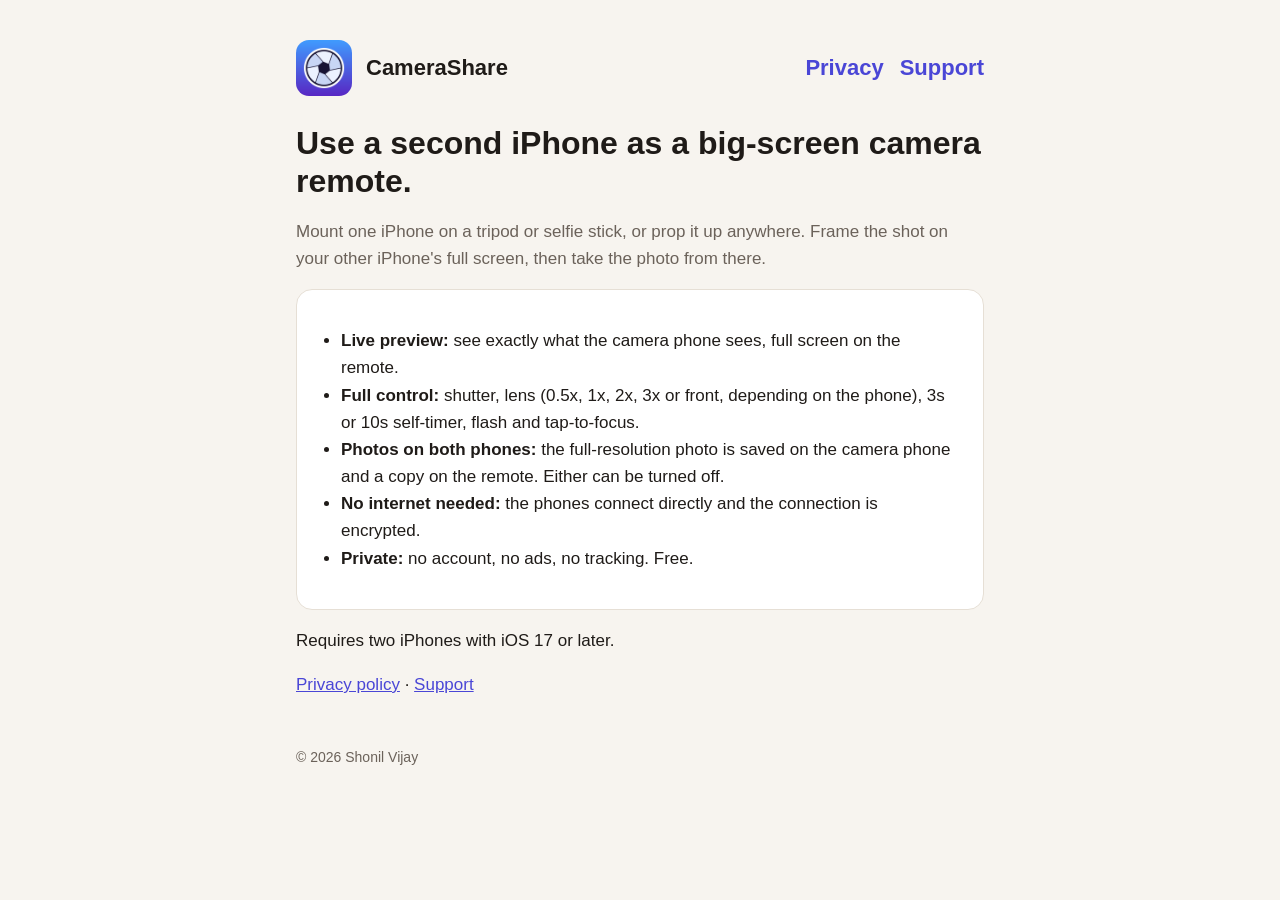
==== index.html @ 9e9ff66d "CameraShare site: home, privacy and support pages Co-Authored-By: Claude Opus 5.5 <noreply@anthropic" ====
<!doctype html>
<html lang="en">
<head>
<meta charset="utf-8">
<meta name="viewport" content="width=device-width, initial-scale=1">
<title>CameraShare</title>
<link rel="icon" href="icon.png">
<link rel="stylesheet" href="style.css">
</head>
<body>
<main>
<header>
  <img src="icon.png" alt="">
  <a href="./">CameraShare</a>
  <nav><a href="privacy.html">Privacy</a><a href="support.html">Support</a></nav>
</header>
<h1>Use a second iPhone as a big-screen camera remote.</h1>
<p class="muted">Mount one iPhone on a tripod or selfie stick, or prop it up anywhere. Frame the shot on your other iPhone's full screen, then take the photo from there.</p>
<div class="card">
  <ul>
    <li><strong>Live preview:</strong> see exactly what the camera phone sees, full screen on the remote.</li>
    <li><strong>Full control:</strong> shutter, lens (0.5x, 1x, 2x, 3x or front, depending on the phone), 3s or 10s self-timer, flash and tap-to-focus.</li>
    <li><strong>Photos on both phones:</strong> the full-resolution photo is saved on the camera phone and a copy on the remote. Either can be turned off.</li>
    <li><strong>No internet needed:</strong> the phones connect directly and the connection is encrypted.</li>
    <li><strong>Private:</strong> no account, no ads, no tracking. Free.</li>
  </ul>
</div>
<p>Requires two iPhones with iOS 17 or later.</p>
<p><a href="privacy.html">Privacy policy</a> · <a href="support.html">Support</a></p>
<footer>© 2026 Shonil Vijay</footer>
</main>
</body>
</html>
---- style.css ----
:root { --bg: #f7f4ef; --fg: #1f1b18; --muted: #6b625a; --card: #ffffff; --accent: #4a46d6; --line: #e6dfd5; }
@media (prefers-color-scheme: dark) {
  :root { --bg: #14171c; --fg: #ece8e2; --muted: #a39b92; --card: #1d2128; --accent: #a6a9ff; --line: #2c313a; }
}
* { box-sizing: border-box; }
body { margin: 0; background: var(--bg); color: var(--fg); font: 17px/1.6 -apple-system, BlinkMacSystemFont, "Segoe UI", Roboto, sans-serif; }
main { max-width: 720px; margin: 0 auto; padding: 40px 16px 64px; }
header { display: flex; align-items: center; gap: 14px; margin-bottom: 28px; }
header img { width: 56px; height: 56px; border-radius: 13px; }
header a { color: inherit; text-decoration: none; font-weight: 700; font-size: 22px; }
nav { margin-left: auto; display: flex; gap: 16px; font-size: 15px; }
nav a { color: var(--accent); text-decoration: none; }
h1 { font-size: 32px; line-height: 1.2; margin: 0 0 8px; }
h2 { font-size: 20px; margin: 32px 0 8px; }
p, li { color: var(--fg); }
.muted { color: var(--muted); }
.card { background: var(--card); border: 1px solid var(--line); border-radius: 16px; padding: 20px 22px; margin: 16px 0; }
a { color: var(--accent); }
ul { padding-left: 22px; }
footer { margin-top: 48px; font-size: 14px; color: var(--muted); }
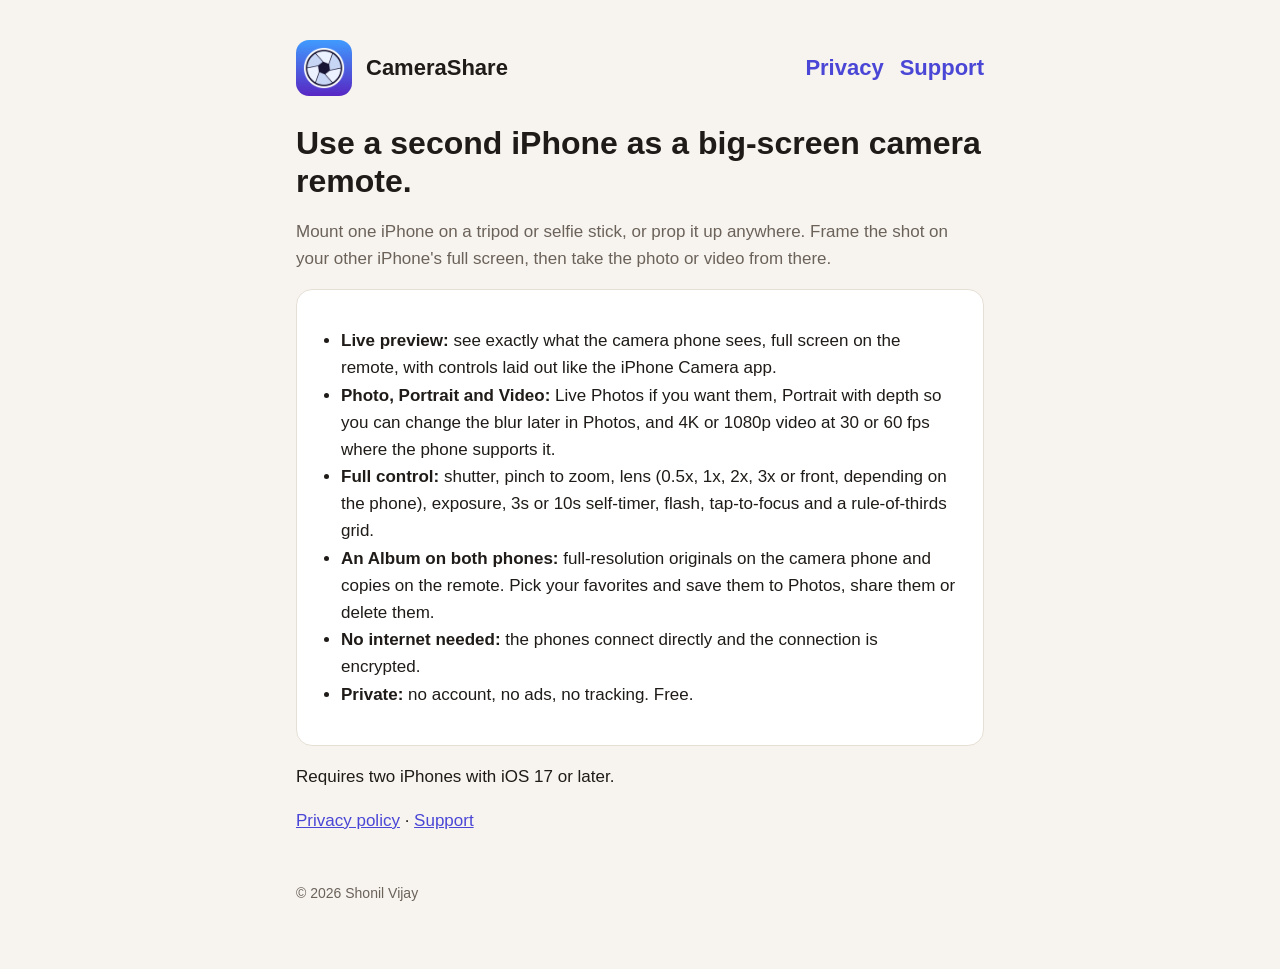
==== commit e842cd3f: "Update for build 2: microphone, Album, video and portrait Co-Authored-By: Claude Opus 5.5 <noreply@a" ====
--- a/index.html
+++ b/index.html
@@ -15,12 +15,13 @@
   <nav><a href="privacy.html">Privacy</a><a href="support.html">Support</a></nav>
 </header>
 <h1>Use a second iPhone as a big-screen camera remote.</h1>
-<p class="muted">Mount one iPhone on a tripod or selfie stick, or prop it up anywhere. Frame the shot on your other iPhone's full screen, then take the photo from there.</p>
+<p class="muted">Mount one iPhone on a tripod or selfie stick, or prop it up anywhere. Frame the shot on your other iPhone's full screen, then take the photo or video from there.</p>
 <div class="card">
   <ul>
-    <li><strong>Live preview:</strong> see exactly what the camera phone sees, full screen on the remote.</li>
-    <li><strong>Full control:</strong> shutter, lens (0.5x, 1x, 2x, 3x or front, depending on the phone), 3s or 10s self-timer, flash and tap-to-focus.</li>
-    <li><strong>Photos on both phones:</strong> the full-resolution photo is saved on the camera phone and a copy on the remote. Either can be turned off.</li>
+    <li><strong>Live preview:</strong> see exactly what the camera phone sees, full screen on the remote, with controls laid out like the iPhone Camera app.</li>
+    <li><strong>Photo, Portrait and Video:</strong> Live Photos if you want them, Portrait with depth so you can change the blur later in Photos, and 4K or 1080p video at 30 or 60 fps where the phone supports it.</li>
+    <li><strong>Full control:</strong> shutter, pinch to zoom, lens (0.5x, 1x, 2x, 3x or front, depending on the phone), exposure, 3s or 10s self-timer, flash, tap-to-focus and a rule-of-thirds grid.</li>
+    <li><strong>An Album on both phones:</strong> full-resolution originals on the camera phone and copies on the remote. Pick your favorites and save them to Photos, share them or delete them.</li>
     <li><strong>No internet needed:</strong> the phones connect directly and the connection is encrypted.</li>
     <li><strong>Private:</strong> no account, no ads, no tracking. Free.</li>
   </ul>
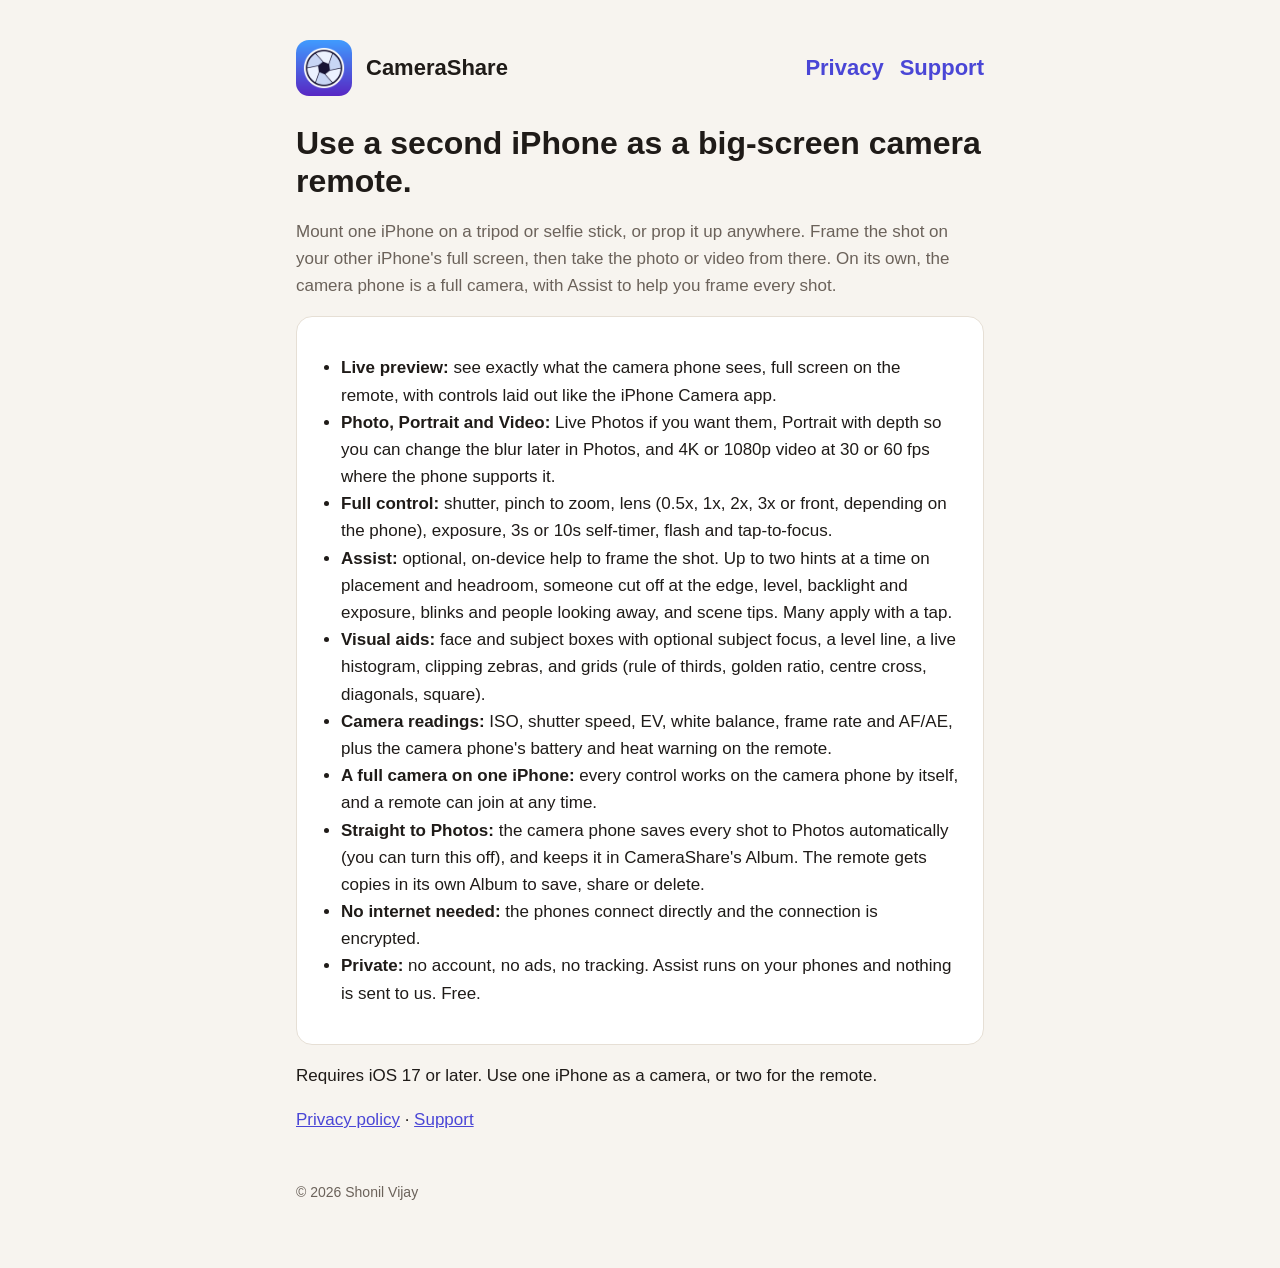
==== commit c5744a5d: "Update for build 4: Assist, standalone camera, auto-save to Photos Co-Authored-By: Claude Opus 5.5 <" ====
--- a/index.html
+++ b/index.html
@@ -15,18 +15,22 @@
   <nav><a href="privacy.html">Privacy</a><a href="support.html">Support</a></nav>
 </header>
 <h1>Use a second iPhone as a big-screen camera remote.</h1>
-<p class="muted">Mount one iPhone on a tripod or selfie stick, or prop it up anywhere. Frame the shot on your other iPhone's full screen, then take the photo or video from there.</p>
+<p class="muted">Mount one iPhone on a tripod or selfie stick, or prop it up anywhere. Frame the shot on your other iPhone's full screen, then take the photo or video from there. On its own, the camera phone is a full camera, with Assist to help you frame every shot.</p>
 <div class="card">
   <ul>
     <li><strong>Live preview:</strong> see exactly what the camera phone sees, full screen on the remote, with controls laid out like the iPhone Camera app.</li>
     <li><strong>Photo, Portrait and Video:</strong> Live Photos if you want them, Portrait with depth so you can change the blur later in Photos, and 4K or 1080p video at 30 or 60 fps where the phone supports it.</li>
-    <li><strong>Full control:</strong> shutter, pinch to zoom, lens (0.5x, 1x, 2x, 3x or front, depending on the phone), exposure, 3s or 10s self-timer, flash, tap-to-focus and a rule-of-thirds grid.</li>
-    <li><strong>An Album on both phones:</strong> full-resolution originals on the camera phone and copies on the remote. Pick your favorites and save them to Photos, share them or delete them.</li>
+    <li><strong>Full control:</strong> shutter, pinch to zoom, lens (0.5x, 1x, 2x, 3x or front, depending on the phone), exposure, 3s or 10s self-timer, flash and tap-to-focus.</li>
+    <li><strong>Assist:</strong> optional, on-device help to frame the shot. Up to two hints at a time on placement and headroom, someone cut off at the edge, level, backlight and exposure, blinks and people looking away, and scene tips. Many apply with a tap.</li>
+    <li><strong>Visual aids:</strong> face and subject boxes with optional subject focus, a level line, a live histogram, clipping zebras, and grids (rule of thirds, golden ratio, centre cross, diagonals, square).</li>
+    <li><strong>Camera readings:</strong> ISO, shutter speed, EV, white balance, frame rate and AF/AE, plus the camera phone's battery and heat warning on the remote.</li>
+    <li><strong>A full camera on one iPhone:</strong> every control works on the camera phone by itself, and a remote can join at any time.</li>
+    <li><strong>Straight to Photos:</strong> the camera phone saves every shot to Photos automatically (you can turn this off), and keeps it in CameraShare's Album. The remote gets copies in its own Album to save, share or delete.</li>
     <li><strong>No internet needed:</strong> the phones connect directly and the connection is encrypted.</li>
-    <li><strong>Private:</strong> no account, no ads, no tracking. Free.</li>
+    <li><strong>Private:</strong> no account, no ads, no tracking. Assist runs on your phones and nothing is sent to us. Free.</li>
   </ul>
 </div>
-<p>Requires two iPhones with iOS 17 or later.</p>
+<p>Requires iOS 17 or later. Use one iPhone as a camera, or two for the remote.</p>
 <p><a href="privacy.html">Privacy policy</a> · <a href="support.html">Support</a></p>
 <footer>© 2026 Shonil Vijay</footer>
 </main>
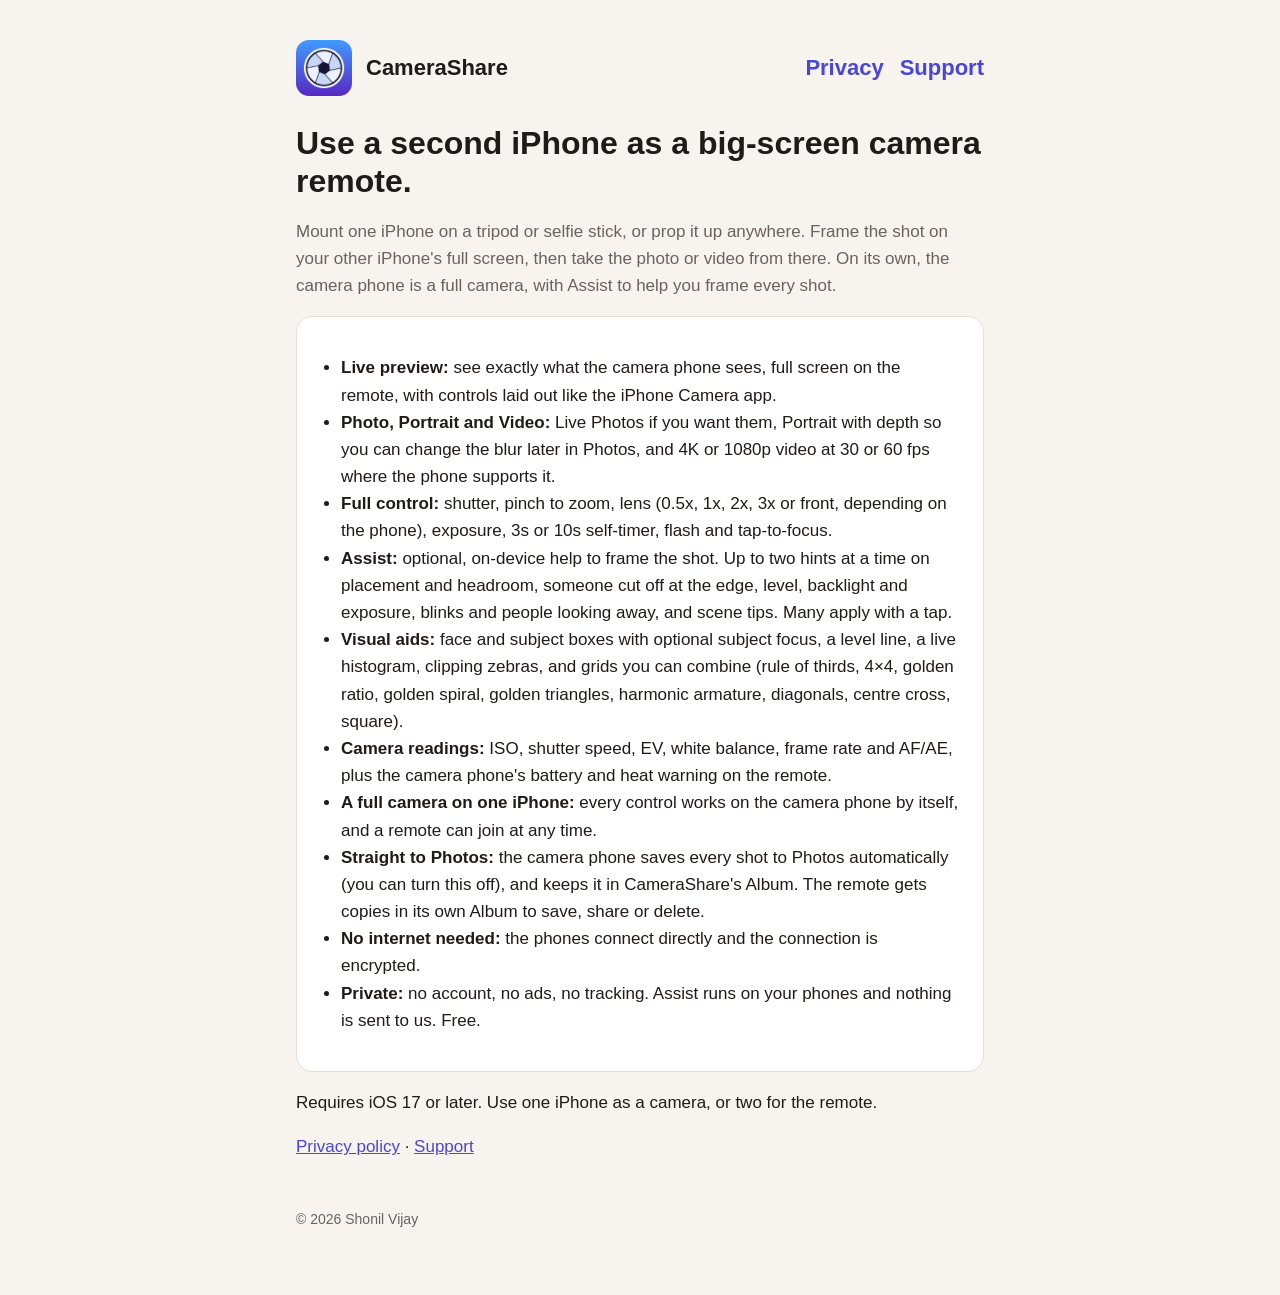
==== commit ecff4b8b: "Update grid wording for build 5 Co-Authored-By: Claude Opus 5.5 <noreply@anthropic.com>" ====
--- a/index.html
+++ b/index.html
@@ -22,7 +22,7 @@
     <li><strong>Photo, Portrait and Video:</strong> Live Photos if you want them, Portrait with depth so you can change the blur later in Photos, and 4K or 1080p video at 30 or 60 fps where the phone supports it.</li>
     <li><strong>Full control:</strong> shutter, pinch to zoom, lens (0.5x, 1x, 2x, 3x or front, depending on the phone), exposure, 3s or 10s self-timer, flash and tap-to-focus.</li>
     <li><strong>Assist:</strong> optional, on-device help to frame the shot. Up to two hints at a time on placement and headroom, someone cut off at the edge, level, backlight and exposure, blinks and people looking away, and scene tips. Many apply with a tap.</li>
-    <li><strong>Visual aids:</strong> face and subject boxes with optional subject focus, a level line, a live histogram, clipping zebras, and grids (rule of thirds, golden ratio, centre cross, diagonals, square).</li>
+    <li><strong>Visual aids:</strong> face and subject boxes with optional subject focus, a level line, a live histogram, clipping zebras, and grids you can combine (rule of thirds, 4×4, golden ratio, golden spiral, golden triangles, harmonic armature, diagonals, centre cross, square).</li>
     <li><strong>Camera readings:</strong> ISO, shutter speed, EV, white balance, frame rate and AF/AE, plus the camera phone's battery and heat warning on the remote.</li>
     <li><strong>A full camera on one iPhone:</strong> every control works on the camera phone by itself, and a remote can join at any time.</li>
     <li><strong>Straight to Photos:</strong> the camera phone saves every shot to Photos automatically (you can turn this off), and keeps it in CameraShare's Album. The remote gets copies in its own Album to save, share or delete.</li>
